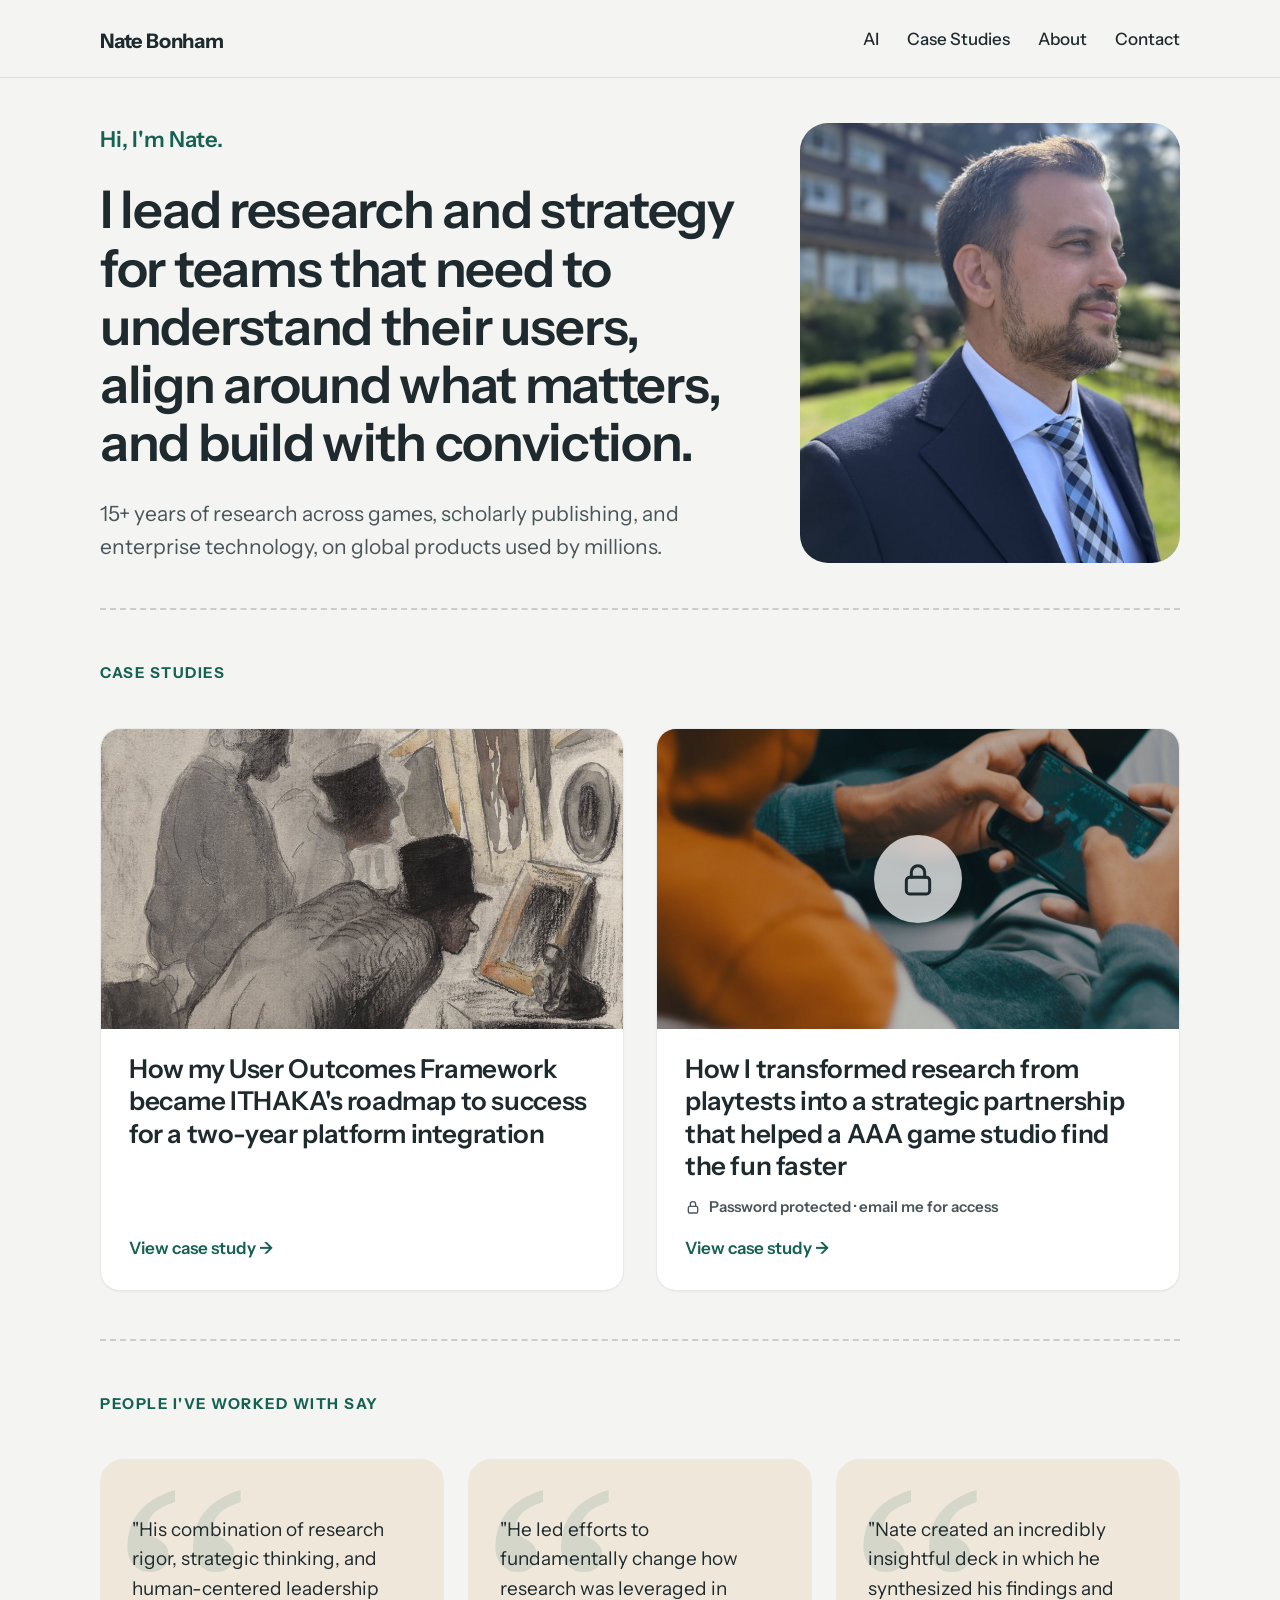
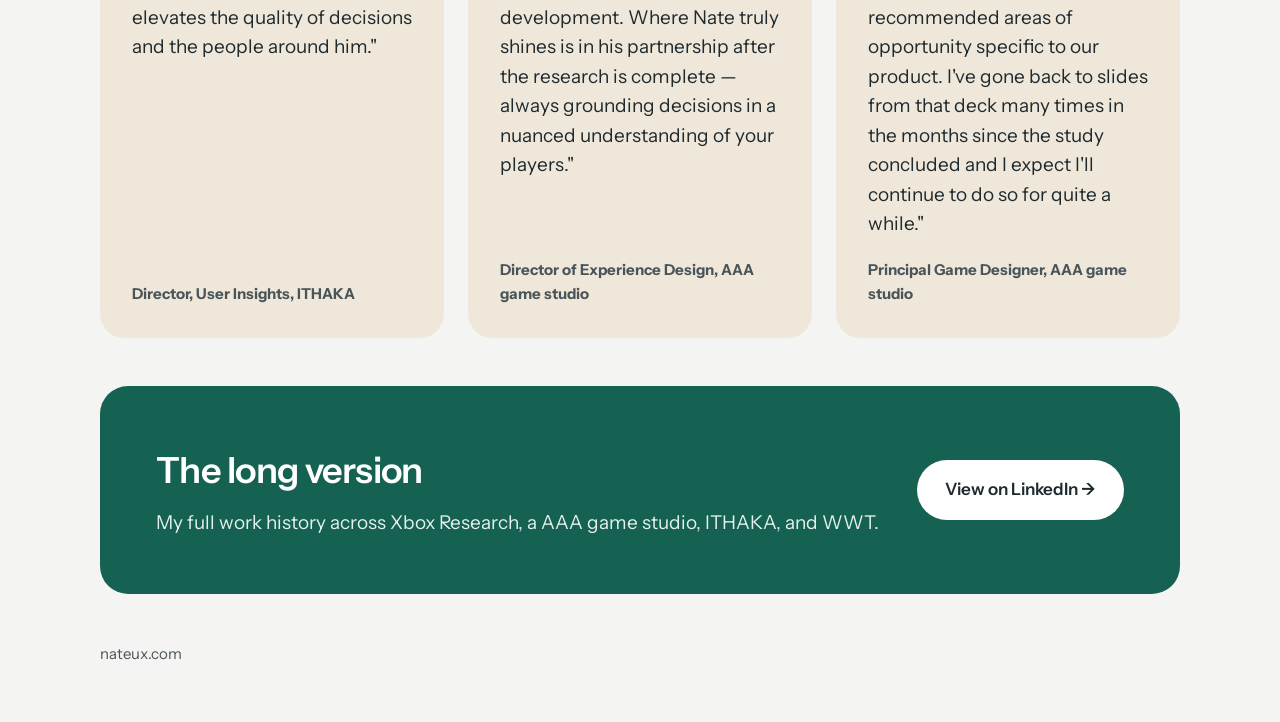
==== index.html @ cb7e2e01 "About page: full-width mentoring headline Co-Authored-By: Claude Opus 5.5 <noreply@anthropic.com> Cl" ====
<!DOCTYPE html>
<html lang="en">
<head>
<meta charset="utf-8">
<meta name="viewport" content="width=device-width, initial-scale=1">
<title>Nate Bonham · User Research Leader</title>
<meta name="description" content="I lead research and strategy for teams that need to understand their users, align around what matters, and build with conviction.">
<meta property="og:type" content="website">
<meta property="og:title" content="Nate Bonham · User Research Leader">
<meta property="og:description" content="I lead research and strategy for teams that need to understand their users, align around what matters, and build with conviction.">
<meta property="og:image" content="https://www.nateux.com/images/og-default.png">
<meta property="og:url" content="https://www.nateux.com/">
<link rel="preconnect" href="https://fonts.googleapis.com">
<link rel="preconnect" href="https://fonts.gstatic.com" crossorigin>
<link href="https://fonts.googleapis.com/css2?family=Instrument+Sans:wght@400;500;600;700&display=swap" rel="stylesheet">
<link rel="stylesheet" href="css/site.css?v=2030aa75">
</head>
<body>
<header class="site-header">
<div class="container">
<a class="logo" href="index.html">Nate Bonham</a>
<nav class="site-nav" aria-label="Main"><a href="ai-practice.html">AI</a><a href="work.html">Case Studies</a><a href="about.html">About</a><a href="contact.html">Contact</a></nav>
</div>
</header>
<main>
<div class="container">
<section class="hero">
<div class="hero-text">
<div class="greeting"><img class="avatar" src="images/nate-avatar.jpg" alt="Nate Bonham" width="60" height="60"><p class="eyebrow">Hi, I'm Nate.</p></div>
<h1 class="h1">I lead research and strategy for teams that need to understand their users, align around what matters, and build with conviction.</h1>
<p class="lede">15+ years of research across games, scholarly publishing, and enterprise technology, on global products used by millions.</p>
</div>
<div class="hero-photo"><img src="images/nate-portrait.jpg" alt="Nate Bonham"></div>
</section>
<hr class="perf">
<section class="section" aria-labelledby="cs">
<h2 class="label" id="cs">Case studies</h2>
<div class="card-grid">
<a class="case-card" href="case-study-jstor.html">
<img src="images/daumier-art-lovers.jpg" alt="Sketch of three men in top hats leaning in to study framed pictures" style="object-position: 50% 30%">
<h3>How my User Outcomes Framework became ITHAKA's roadmap to success for a two-year platform integration</h3>
<span class="more">View case study →</span>
</a>
<a class="case-card" href="case-study-generative-research.html">
<div class="card-media locked-media"><img src="images/game-phone.jpg" alt="A player in headphones and an orange hoodie holding a phone sideways to play a game" style="object-position: 50% 62%"><div class="lock-overlay" aria-hidden="true"><svg viewBox="0 0 24 24" width="40" height="40" fill="none" stroke="currentColor" stroke-width="1.8" stroke-linecap="round" stroke-linejoin="round"><rect x="5" y="11" width="14" height="10" rx="2"/><path d="M8 11V8a4 4 0 0 1 8 0v3"/></svg></div></div>
<h3>How I transformed research from playtests into a strategic partnership that helped a AAA game studio find the fun faster</h3>
<span class="locked"><svg viewBox="0 0 24 24" width="16" height="16" fill="none" stroke="currentColor" stroke-width="2" stroke-linecap="round" stroke-linejoin="round" aria-hidden="true"><rect x="5" y="11" width="14" height="10" rx="2"/><path d="M8 11V8a4 4 0 0 1 8 0v3"/></svg>Password protected · email me for access</span>
<span class="more">View case study →</span>
</a>
</div>
</section>
<hr class="perf">
<section class="section" aria-labelledby="pw">
<h2 class="label" id="pw">People I've worked with say</h2>
<div class="quote-grid">
<figure class="quote">
<blockquote>"His combination of research rigor, strategic thinking, and human-centered leadership elevates the quality of decisions and the people around him."</blockquote>
<figcaption>Director, User Insights, ITHAKA</figcaption>
</figure>
<figure class="quote">
<blockquote>"He led efforts to fundamentally change how research was leveraged in development. Where Nate truly shines is in his partnership after the research is complete — always grounding decisions in a nuanced understanding of your players."</blockquote>
<figcaption>Director of Experience Design, AAA game studio</figcaption>
</figure>
<figure class="quote">
<blockquote>"Nate created an incredibly insightful deck in which he synthesized his findings and recommended areas of opportunity specific to our product. I've gone back to slides from that deck many times in the months since the study concluded and I expect I'll continue to do so for quite a while."</blockquote>
<figcaption>Principal Game Designer, AAA game studio</figcaption>
</figure>
</div>
</section>
<section class="cta">
<div style="flex: 1 1 420px">
<h2>The long version</h2>
<p>My full work history across Xbox Research, a AAA game studio, ITHAKA, and WWT.</p>
</div>
<a class="btn-light" href="https://www.linkedin.com/in/nathanielbonham" target="_blank" rel="noopener">View on LinkedIn →</a>
</section>
</div>
</main>
<footer class="site-footer"><div class="container">nateux.com</div></footer>
<script src="js/site.js?v=d96bf8d9"></script>
</body>
</html>
---- css/site.css ----
/* nateux.com — site styles
   Color system (each color has one job):
   green  = interactive + brand, and "yes" in comparisons
   red    = "no" in comparisons only
   project tint = which case study you're in (JSTOR sky, game studio mint)
   yellow = the key finding, once per case study
   white  = boxes behind detail items
   tan    = quotes                                                        */

:root{
  --bg:#F4F4F2;
  --ink:#1E2A2E;
  --muted:#4A5559;
  --green:#156152;
  --green-dark:#0E4439;
  --red:#A23B2C;
  --white:#FFFFFF;
  --tan:#EFE7DA;
  --yellow:#E5B800;
  --rule-neutral:#1E2A2E;
  --line:#DCDFDC;
  --perf:#C9CEC9;
  /* project tints */
  --sky-band:#E6F0FA; --sky-pill:#C3DBF2; --sky-rule:#7FA9D6;
  --clay-band:#FBEAE1; --clay-pill:#F4C9B4; --clay-rule:#D97757;
  --mint-band:#E4F3E6; --mint-pill:#BFE3C8; --mint-rule:#5FAE84;
  --band:var(--sky-band); --pill:var(--sky-pill); --rule:var(--sky-rule);
  --font:'Instrument Sans', system-ui, -apple-system, 'Segoe UI', sans-serif;
  --max:1160px;
}
.theme-sky{ --band:var(--sky-band); --pill:var(--sky-pill); --rule:var(--sky-rule); }
.theme-clay{ --band:var(--clay-band); --pill:var(--clay-pill); --rule:var(--clay-rule); }
.theme-mint{ --band:var(--mint-band); --pill:var(--mint-pill); --rule:var(--mint-rule); }
.theme-neutral{ --band:#E9E9E5; --pill:#D9D9D3; --rule:var(--rule-neutral); }

*{ box-sizing:border-box; }
html{ scroll-padding-top:96px; }
body{ margin:0; background:var(--bg); color:var(--ink); font-family:var(--font); font-size:20px; line-height:1.6; -webkit-font-smoothing:antialiased; }
img{ max-width:100%; }
a{ color:var(--green); text-underline-offset:3px; }
a:hover{ color:var(--green-dark); }
:focus-visible{ outline:3px solid var(--green); outline-offset:3px; border-radius:4px; }

.container{ max-width:var(--max); margin:0 auto; padding:0 40px; }
@media (max-width:640px){ .container{ padding:0 20px; } }

/* ---------- header ---------- */
.site-header{ position:sticky; top:0; z-index:50; background:var(--bg); border-bottom:1px solid var(--line); }
.site-header .container{ display:flex; justify-content:space-between; align-items:center; flex-wrap:wrap; gap:12px 24px; padding-top:22px; padding-bottom:18px; }
.logo{ font-size:20px; font-weight:700; letter-spacing:-0.01em; color:var(--ink); text-decoration:none; }
.logo:hover{ color:var(--ink); }
.site-nav{ display:flex; gap:28px; flex-wrap:wrap; }
.site-nav a{ font-size:17px; font-weight:500; color:var(--ink); text-decoration:none; padding:4px 0; border-bottom:2px solid transparent; }
.site-nav a:hover{ color:var(--green); }
.site-nav a[aria-current="page"]{ border-bottom-color:var(--green); }
@media (max-width:640px){ .site-nav{ gap:20px; } .site-nav a{ font-size:16px; } }

/* ---------- type ---------- */
h1,h2,h3,h4{ color:var(--ink); }
.eyebrow{ font-size:22px; font-weight:600; color:var(--green); margin:0; }
.label{ font-size:15px; font-weight:700; letter-spacing:0.1em; text-transform:uppercase; color:var(--green); line-height:1.4; }
.h1{ margin:0; font-size:52px; line-height:1.12; font-weight:600; letter-spacing:-0.025em; }
.h2{ margin:0; font-size:36px; line-height:1.2; font-weight:600; letter-spacing:-0.02em; max-width:780px; }
.lede{ margin:0; font-size:21px; line-height:1.6; color:var(--muted); }
.body p, p.body{ margin:0; font-size:20px; line-height:1.65; color:var(--muted); max-width:720px; }
.body ul{ margin:0; padding-left:24px; color:var(--muted); font-size:20px; line-height:1.65; max-width:720px; }
.body strong{ color:var(--ink); }
@media (max-width:760px){ .h1{ font-size:38px; } .h2{ font-size:28px; } body{ font-size:18px; } .body p, .body ul{ font-size:18px; } }

/* ---------- dividers ---------- */
.perf{ border:0; border-top:2px dashed var(--perf); margin:0; }

/* ---------- home hero ---------- */
.hero{ display:flex; flex-wrap:wrap; gap:56px; align-items:center; padding:44px 0 44px; }
.hero-text{ flex:1 1 520px; display:flex; flex-direction:column; gap:24px; }
.hero-photo{ flex:0 1 380px; }
.hero-photo img{ display:block; width:100%; height:440px; object-fit:cover; object-position:50% 15%; border-radius:28px; }
@media (max-width:760px){ .hero{ padding:36px 0 40px; gap:32px; } .hero-photo img{ height:380px; } }

.section{ padding:40px 0 48px; display:flex; flex-direction:column; gap:32px; }

/* ---------- case study cards ---------- */
.card-grid{ display:grid; grid-template-columns:repeat(auto-fit, minmax(320px, 1fr)); gap:48px 32px; }
.case-card{ display:flex; flex-direction:column; text-decoration:none; color:var(--ink); background:var(--white); border:1px solid rgba(30,42,46,0.10); border-radius:20px; overflow:hidden; box-shadow:0 1px 2px rgba(30,42,46,0.04); transition:transform .2s ease, box-shadow .2s ease, border-color .2s ease; }
.case-card img{ display:block; width:100%; height:300px; object-fit:cover; background:var(--white); }
.case-card h3{ margin:0; font-size:26px; line-height:1.25; font-weight:600; letter-spacing:-0.015em; padding:24px 28px 0; }
.case-card .more{ font-size:17px; font-weight:600; color:var(--green); padding:16px 28px 28px; margin-top:auto; }
.case-card:hover, .case-card:focus-visible{ transform:translateY(-4px); box-shadow:0 14px 32px rgba(30,42,46,0.14); border-color:rgba(30,42,46,0.06); }
.case-card:hover h3{ color:var(--green-dark); }
@media (prefers-reduced-motion: reduce){ .case-card{ transition:box-shadow .2s ease; } .case-card:hover, .case-card:focus-visible{ transform:none; } }

/* ---------- quotes ---------- */
.quote-grid{ display:grid; grid-template-columns:repeat(auto-fit, minmax(300px, 1fr)); gap:24px; }
.quote{ margin:0; position:relative; overflow:hidden; background:var(--tan); border-radius:24px; padding:56px 32px 32px; display:flex; flex-direction:column; gap:20px; }
.quote::before{ content:"\201C"; position:absolute; left:12px; top:8px; font-family:Georgia, 'Times New Roman', serif; font-size:320px; line-height:0.8; color:var(--green); opacity:0.12; pointer-events:none; }
.quote blockquote{ position:relative; margin:0; font-size:19px; line-height:1.55; }
.quote figcaption{ position:relative; margin-top:auto; font-size:15px; font-weight:700; color:var(--muted); }

/* ---------- CTA ---------- */
.cta{ background:var(--green); color:#FFFFFF; border-radius:28px; padding:56px; display:flex; flex-wrap:wrap; gap:32px; align-items:center; justify-content:space-between; }
.cta h2{ margin:0; font-size:36px; font-weight:600; letter-spacing:-0.02em; color:#FFFFFF; }
.cta p{ margin:8px 0 0; font-size:19px; line-height:1.55; color:#E4F1EC; }
.btn-light{ background:#FFFFFF; color:var(--ink); border-radius:999px; padding:16px 28px; font-size:17px; font-weight:600; text-decoration:none; white-space:nowrap; }
.btn-light:hover{ color:var(--green-dark); }
@media (max-width:640px){ .cta{ padding:36px 28px; } }

/* ---------- footer ---------- */
.site-footer{ padding:48px 0 56px; font-size:15px; color:var(--muted); }

/* ---------- page / case study intro band ---------- */
.band{ background:var(--band); }
.band .container{ padding-top:28px; padding-bottom:56px; display:flex; flex-direction:column; gap:24px; }
.back{ font-size:16px; font-weight:600; align-self:flex-start; }
.intro{ display:flex; flex-wrap:wrap; gap:48px; align-items:center; margin-top:24px; }
.intro-text{ flex:1 1 520px; display:flex; flex-direction:column; gap:24px; }
.pill{ align-self:flex-start; background:var(--pill); border-radius:999px; padding:8px 18px; font-size:14px; font-weight:700; letter-spacing:0.08em; text-transform:uppercase; color:var(--ink); }
.intro-art{ flex:0 1 440px; margin:0; display:flex; flex-direction:column; gap:10px; }
.intro-art img{ display:block; width:100%; height:500px; object-fit:cover; border-radius:20px; }
.intro-art figcaption{ font-size:13px; line-height:1.4; color:var(--muted); }
@media (max-width:760px){ .intro-art img{ height:340px; } .band .container{ padding-bottom:56px; } }

/* ---------- case study rows ---------- */
.row{ display:flex; flex-wrap:wrap; gap:24px 56px; padding:44px 0; border-top:2px dashed var(--perf); }
.row:first-child{ border-top:0; }
.row-label{ flex:1 1 200px; max-width:240px; padding-top:8px; }
.row-body{ flex:999 1 560px; min-width:0; display:flex; flex-direction:column; gap:22px; }
@media (max-width:760px){ .row{ padding:36px 0; } .row-label{ max-width:none; } }

/* ---------- boxes: white with a colored top rule ---------- */
.box{ background:var(--white); border-top:4px solid var(--rule); border-radius:0 0 16px 16px; padding:24px 28px 28px; }
.box.yes{ border-top-color:var(--green); }
.box.no{ border-top-color:var(--red); }
.box.key{ border-top-color:var(--yellow); }
.box h4{ margin:0 0 8px; font-size:22px; line-height:1.3; font-weight:600; }
.box p{ margin:0; font-size:18px; line-height:1.55; color:var(--muted); }
.box .box-tag{ font-size:14px; font-weight:700; letter-spacing:0.08em; text-transform:uppercase; color:var(--muted); margin-bottom:10px; }
.box.yes .box-title{ color:var(--green); }
.box.no .box-title{ color:var(--red); }
.box-title{ font-size:20px; font-weight:700; margin-bottom:12px; }
.box ul{ margin:0; padding-left:20px; display:flex; flex-direction:column; gap:10px; font-size:19px; line-height:1.5; }
.box.no ul{ color:var(--muted); }
.grid-2{ display:grid; grid-template-columns:repeat(auto-fit, minmax(280px, 1fr)); gap:24px; }
.grid-3{ display:grid; grid-template-columns:repeat(auto-fit, minmax(220px, 1fr)); gap:20px; }
.stat-num{ font-size:52px; font-weight:700; letter-spacing:-0.02em; line-height:1; color:var(--ink); }
.stat-label{ font-size:18px; color:var(--muted); margin-top:10px; }
.key-row{ display:flex; flex-wrap:wrap; gap:12px 28px; align-items:baseline; }
.key-num{ font-size:80px; font-weight:700; letter-spacing:-0.03em; line-height:1; }
.key-text{ flex:1 1 280px; font-size:22px; line-height:1.4; font-weight:500; color:var(--ink); }
.shipped{ display:inline-block; margin-top:14px; font-size:14px; font-weight:700; letter-spacing:0.08em; text-transform:uppercase; color:var(--green); }

/* ---------- figures, artifacts ---------- */
.figure{ margin:8px 0 0; background:var(--white); border-radius:20px; padding:28px; }
.figure svg{ width:100%; height:auto; display:block; }
.figure figcaption, .artifact figcaption{ font-size:15px; color:var(--muted); margin-top:14px; }
.artifact{ margin:0; }
.artifact img{ display:block; width:100%; border-radius:16px; background:var(--white); cursor:zoom-in; }
.artifact-grid{ display:grid; grid-template-columns:repeat(auto-fit, minmax(260px, 1fr)); gap:24px; }
.artifact-grid .box img{ display:block; width:100%; height:200px; object-fit:cover; object-position:top; border-radius:10px; margin-bottom:18px; cursor:zoom-in; border:1px solid var(--line); }
@media (max-width:640px){ .figure{ padding:14px; } }

/* ---------- timeline ---------- */
.timeline{ display:flex; flex-direction:column; gap:14px; }
.timeline .box{ display:grid; grid-template-columns:170px 1fr; gap:4px 24px; padding:20px 24px 22px; }
.timeline .when{ font-size:14px; font-weight:700; letter-spacing:0.08em; text-transform:uppercase; color:var(--green); padding-top:4px; }
.timeline h4{ font-size:20px; margin:0 0 4px; }
.timeline p{ font-size:17px; }
@media (max-width:640px){ .timeline .box{ grid-template-columns:1fr; } }

/* ---------- pull quote inside case study ---------- */
.pull{ margin:12px 0 0; }

/* ---------- next case ---------- */
.next{ display:flex; justify-content:space-between; flex-wrap:wrap; gap:16px; align-items:center; padding:32px 0 0; border-top:2px dashed var(--perf); font-size:18px; }
.next a{ font-weight:600; }

/* ---------- gallery ---------- */
.gallery{ background:var(--white); border-radius:20px; padding:20px; }
.gallery-wrap{ position:relative; }
.gallery-stage{ overflow-x:auto; scroll-snap-type:x mandatory; scrollbar-width:none; border-radius:12px; }
.gallery-stage::-webkit-scrollbar{ display:none; }
.gallery-slides{ display:flex; }
.gallery-slide{ flex:0 0 100%; scroll-snap-align:start; background:#EEF0EE; display:flex; align-items:center; justify-content:center; aspect-ratio:16/10; }
.gallery-slide img{ display:block; max-width:100%; max-height:100%; object-fit:contain; cursor:zoom-in; }
.gallery-btn{ position:absolute; top:50%; transform:translateY(-50%); width:48px; height:48px; border-radius:50%; border:0; background:var(--ink); color:#FFFFFF; font-size:20px; cursor:pointer; opacity:0.85; }
.gallery-btn:hover{ opacity:1; }
.gallery-prev{ left:12px; } .gallery-next{ right:12px; }
.gallery-footer{ display:flex; justify-content:space-between; align-items:center; flex-wrap:wrap; gap:12px; padding-top:16px; }
.gallery-caption{ font-size:16px; color:var(--muted); }
.gallery-dots{ display:flex; gap:8px; }
.gallery-dot{ width:12px; height:12px; border-radius:50%; border:0; background:#C9CEC9; padding:0; cursor:pointer; }
.gallery-dot.active{ background:var(--green); }

/* ---------- lightbox ---------- */
#lb-overlay{ position:fixed; inset:0; background:rgba(20,28,30,0.88); display:none; align-items:center; justify-content:center; z-index:100; padding:40px; }
#lb-overlay.open{ display:flex; }
#lb-overlay img{ max-width:100%; max-height:100%; border-radius:8px; background:#FFFFFF; }
.lb-close{ position:absolute; top:16px; right:20px; width:48px; height:48px; border:0; border-radius:50%; background:#FFFFFF; color:var(--ink); font-size:28px; cursor:pointer; }

/* ---------- simple pages ---------- */
.page-head{ padding:56px 0 36px; display:flex; flex-direction:column; gap:20px; }
.info-grid{ display:grid; grid-template-columns:repeat(auto-fit, minmax(260px, 1fr)); gap:20px; padding-bottom:96px; }
.info-grid .box a{ font-size:19px; font-weight:600; word-break:break-word; }
.tools{ display:grid; grid-template-columns:repeat(auto-fit, minmax(240px, 1fr)); gap:16px; }
.tools .box{ padding:20px 22px 22px; }
.tools .box h4{ font-size:19px; margin-bottom:4px; }
.tools .box p{ font-size:16px; }

/* ---------- three-up artifact cards ---------- */
.artifact-grid--3{ grid-template-columns:repeat(auto-fit, minmax(220px, 1fr)); gap:20px; }
.artifact-grid--3 .box{ padding:18px 20px 22px; }
.artifact-grid--3 .box img{ height:140px; margin-bottom:14px; }
.artifact-grid--3 .box h4{ font-size:18px; }
.artifact-grid--3 .box p{ font-size:16px; }

/* ---------- contact ---------- */
.contact-box{ display:flex; flex-direction:column; gap:6px; }
.contact-icon{ color:var(--ink); line-height:0; margin-bottom:10px; }
.case-card .locked{ display:flex; align-items:center; gap:8px; font-size:15px; font-weight:600; color:var(--muted); padding:12px 28px 0; }
.card-media{ position:relative; }
.locked-media::after{ content:""; position:absolute; inset:0; background:rgba(30,42,46,0.28); }
.lock-overlay{ position:absolute; top:50%; left:50%; transform:translate(-50%,-50%); z-index:1; width:88px; height:88px; border-radius:50%; background:rgba(255,255,255,0.72); -webkit-backdrop-filter:blur(6px); backdrop-filter:blur(6px); color:var(--ink); display:flex; align-items:center; justify-content:center; box-shadow:0 4px 16px rgba(30,42,46,0.18); }

/* ---------- mobile avatar ---------- */
.greeting{ display:flex; align-items:center; gap:14px; }
.avatar{ display:none; width:60px; height:60px; border-radius:50%; object-fit:cover; flex:0 0 auto; }
@media (max-width:760px){ .avatar{ display:block; } .hero-photo{ display:none; } }

/* ---------- icon list ---------- */
.icon-list{ list-style:none; margin:4px 0 0; padding:0; display:flex; flex-direction:column; gap:14px; max-width:720px; }
.icon-list li{ display:flex; align-items:flex-start; gap:14px; font-size:19px; line-height:1.45; color:var(--ink); }
.icon-list-icon{ color:var(--ink); line-height:0; flex:0 0 auto; margin-top:1px; }
.icon-list strong{ font-weight:600; }
.icon-list-note{ display:block; font-size:16px; color:var(--muted); margin-top:4px; }
.contact-head{ display:flex; align-items:center; gap:12px; margin-bottom:10px; }
.contact-head .contact-icon{ margin:0; }
.contact-head .box-tag{ margin:0; }
.lb-nav{ position:absolute; top:50%; transform:translateY(-50%); width:48px; height:48px; border:0; border-radius:50%; background:#FFFFFF; color:var(--ink); font-size:22px; cursor:pointer; }
.lb-prev{ left:16px; } .lb-next{ right:16px; }
.lb-count{ position:absolute; bottom:20px; left:50%; transform:translateX(-50%); color:#FFFFFF; font-size:15px; font-weight:600; }
#lb-overlay{ touch-action:pan-y; }

/* ---------- about me (home) ---------- */
.about-intro{ display:flex; flex-direction:column; gap:24px; }
.about-text{ margin:0; font-size:20px; line-height:1.65; color:var(--muted); }
.about-player{ display:block; border:0; border-radius:12px; }
.about-grid{ display:grid; grid-template-columns:repeat(auto-fit, minmax(260px, 1fr)); gap:24px; }
.about-photo{ margin:0; display:flex; flex-direction:column; gap:10px; }
.about-photo img{ display:block; width:100%; height:300px; object-fit:cover; border-radius:20px; cursor:zoom-in; }
.about-photo figcaption{ font-size:15px; line-height:1.45; color:var(--muted); }
@media (max-width:760px){ .about-text{ font-size:18px; } .about-photo img{ height:260px; } }
.about-grid--2{ grid-template-columns:repeat(auto-fit, minmax(300px, 1fr)); }
.about-grid--2 .about-photo img{ height:380px; }
@media (max-width:760px){ .about-grid--2 .about-photo img{ height:300px; } }
.h2--full{ max-width:none; }
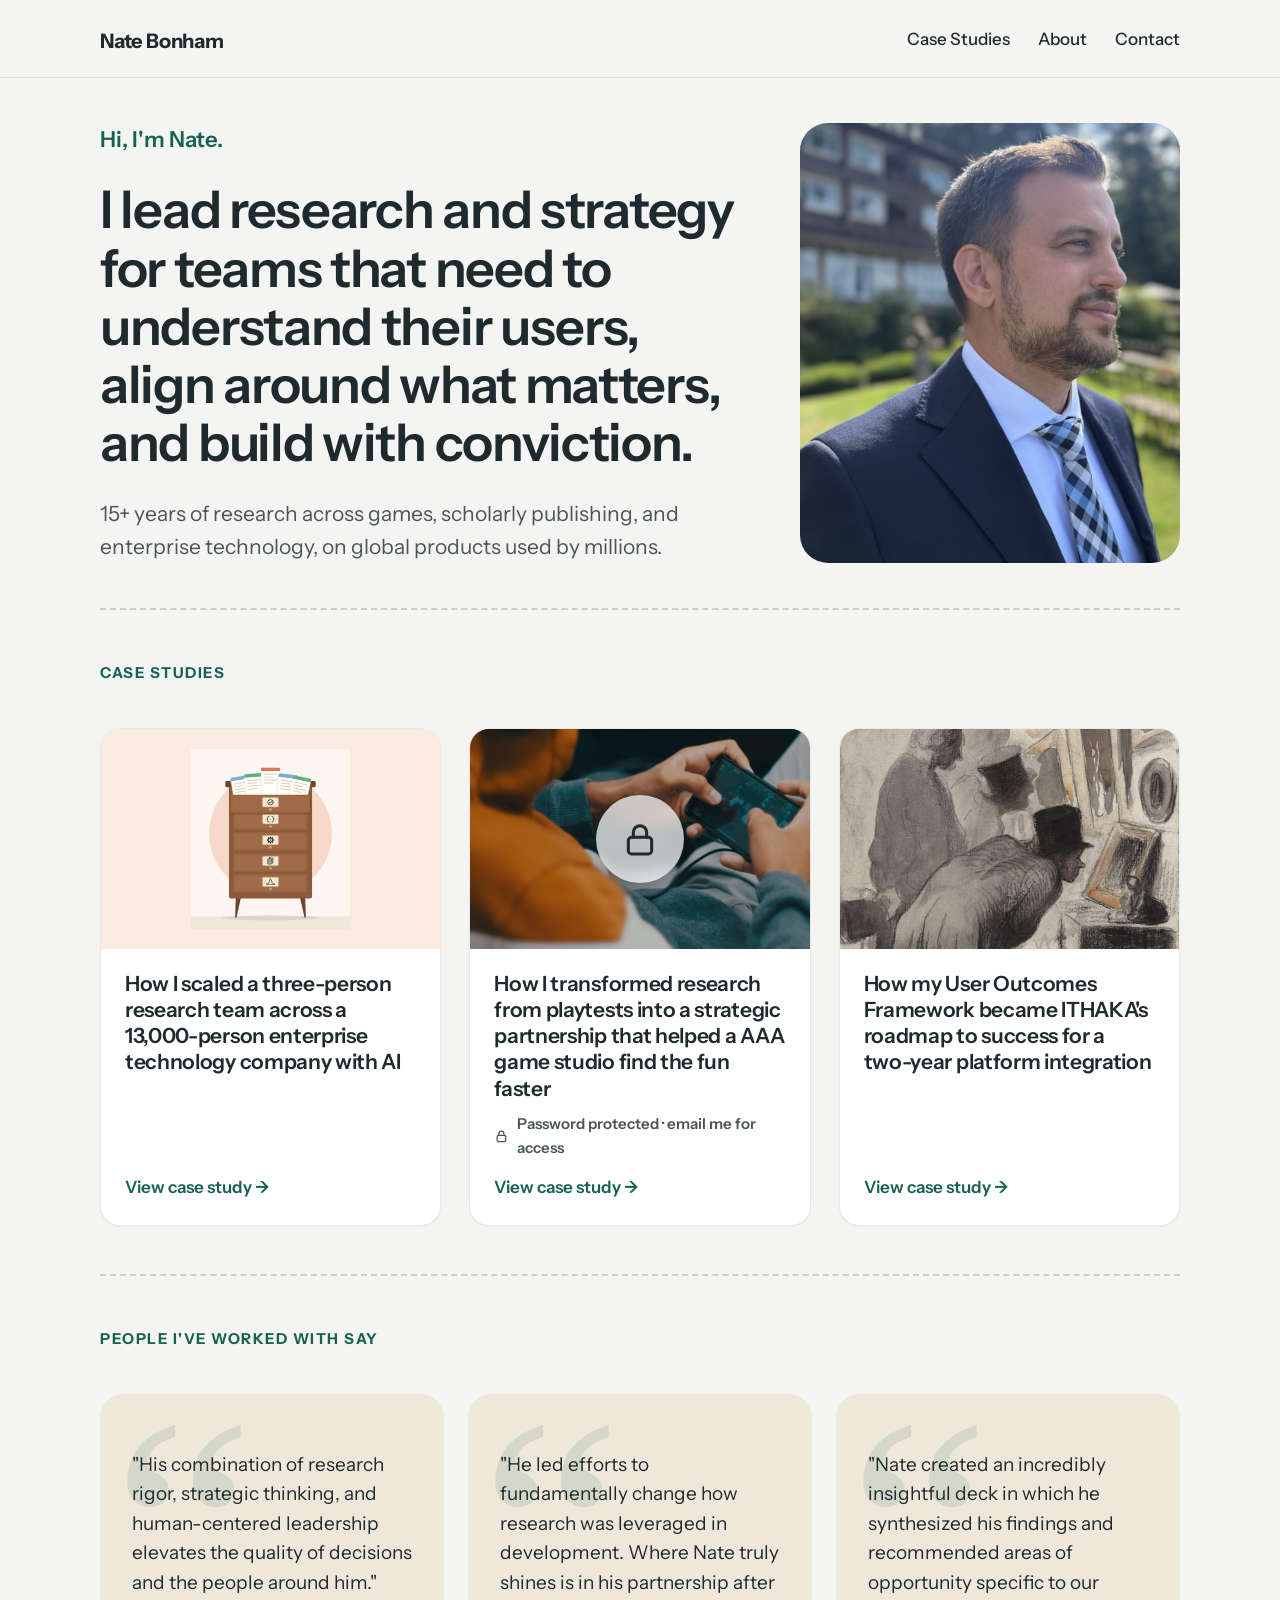
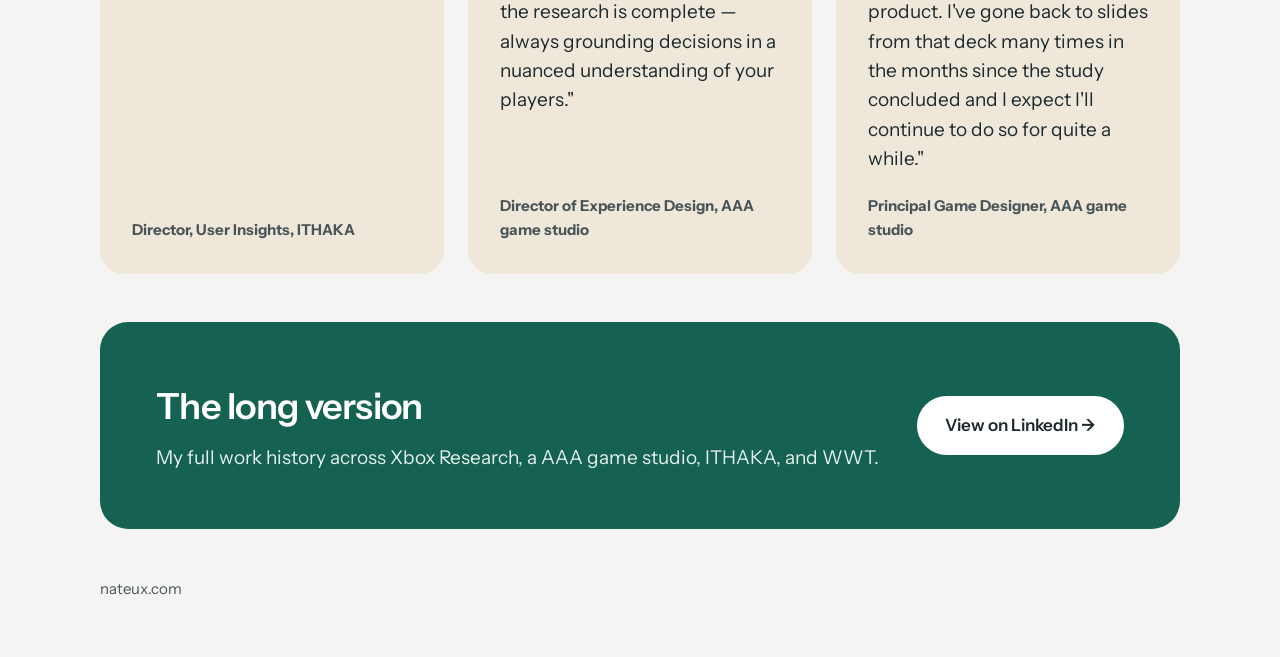
==== commit d955c9e2: "Make AI page the third case study; 3-up case study cards; drop AI from nav ai-practice.html now redi" ====
--- a/index.html
+++ b/index.html
@@ -13,13 +13,13 @@
 <link rel="preconnect" href="https://fonts.googleapis.com">
 <link rel="preconnect" href="https://fonts.gstatic.com" crossorigin>
 <link href="https://fonts.googleapis.com/css2?family=Instrument+Sans:wght@400;500;600;700&display=swap" rel="stylesheet">
-<link rel="stylesheet" href="css/site.css?v=2030aa75">
+<link rel="stylesheet" href="css/site.css?v=7be546d5">
 </head>
 <body>
 <header class="site-header">
 <div class="container">
 <a class="logo" href="index.html">Nate Bonham</a>
-<nav class="site-nav" aria-label="Main"><a href="ai-practice.html">AI</a><a href="work.html">Case Studies</a><a href="about.html">About</a><a href="contact.html">Contact</a></nav>
+<nav class="site-nav" aria-label="Main"><a href="work.html">Case Studies</a><a href="about.html">About</a><a href="contact.html">Contact</a></nav>
 </div>
 </header>
 <main>
@@ -36,15 +36,20 @@
 <section class="section" aria-labelledby="cs">
 <h2 class="label" id="cs">Case studies</h2>
 <div class="card-grid">
-<a class="case-card" href="case-study-jstor.html">
-<img src="images/daumier-art-lovers.jpg" alt="Sketch of three men in top hats leaning in to study framed pictures" style="object-position: 50% 30%">
-<h3>How my User Outcomes Framework became ITHAKA's roadmap to success for a two-year platform integration</h3>
+<a class="case-card" href="case-study-ai-research-hub.html">
+<img src="images/hub-cabinet.svg" alt="Illustration of a card catalog cabinet with five drawers, the top one open with index cards" class="card-art">
+<h3>How I scaled a three-person research team across a 13,000-person enterprise technology company with AI</h3>
 <span class="more">View case study →</span>
 </a>
 <a class="case-card" href="case-study-generative-research.html">
 <div class="card-media locked-media"><img src="images/game-phone.jpg" alt="A player in headphones and an orange hoodie holding a phone sideways to play a game" style="object-position: 50% 62%"><div class="lock-overlay" aria-hidden="true"><svg viewBox="0 0 24 24" width="40" height="40" fill="none" stroke="currentColor" stroke-width="1.8" stroke-linecap="round" stroke-linejoin="round"><rect x="5" y="11" width="14" height="10" rx="2"/><path d="M8 11V8a4 4 0 0 1 8 0v3"/></svg></div></div>
 <h3>How I transformed research from playtests into a strategic partnership that helped a AAA game studio find the fun faster</h3>
 <span class="locked"><svg viewBox="0 0 24 24" width="16" height="16" fill="none" stroke="currentColor" stroke-width="2" stroke-linecap="round" stroke-linejoin="round" aria-hidden="true"><rect x="5" y="11" width="14" height="10" rx="2"/><path d="M8 11V8a4 4 0 0 1 8 0v3"/></svg>Password protected · email me for access</span>
+<span class="more">View case study →</span>
+</a>
+<a class="case-card" href="case-study-jstor.html">
+<img src="images/daumier-art-lovers.jpg" alt="Sketch of three men in top hats leaning in to study framed pictures" style="object-position: 50% 30%">
+<h3>How my User Outcomes Framework became ITHAKA's roadmap to success for a two-year platform integration</h3>
 <span class="more">View case study →</span>
 </a>
 </div>
--- a/css/site.css
+++ b/css/site.css
@@ -252,3 +252,13 @@
 .about-grid--2 .about-photo img{ height:380px; }
 @media (max-width:760px){ .about-grid--2 .about-photo img{ height:300px; } }
 .h2--full{ max-width:none; }
+.box--umich{ border-top-color:#00274C; } /* Michigan blue, University of Michigan box on About page only */
+/* three case study cards in a row on desktop */
+@media (min-width:1000px){
+  .card-grid{ grid-template-columns:repeat(3, 1fr); gap:28px; }
+  .card-grid .case-card img{ height:220px; }
+  .card-grid .case-card h3{ font-size:21px; padding:22px 24px 0; }
+  .card-grid .case-card .more{ padding:14px 24px 24px; }
+  .card-grid .case-card .locked{ padding:10px 24px 0; }
+}
+.case-card img.card-art{ object-fit:contain; background:var(--clay-band); padding:20px; }
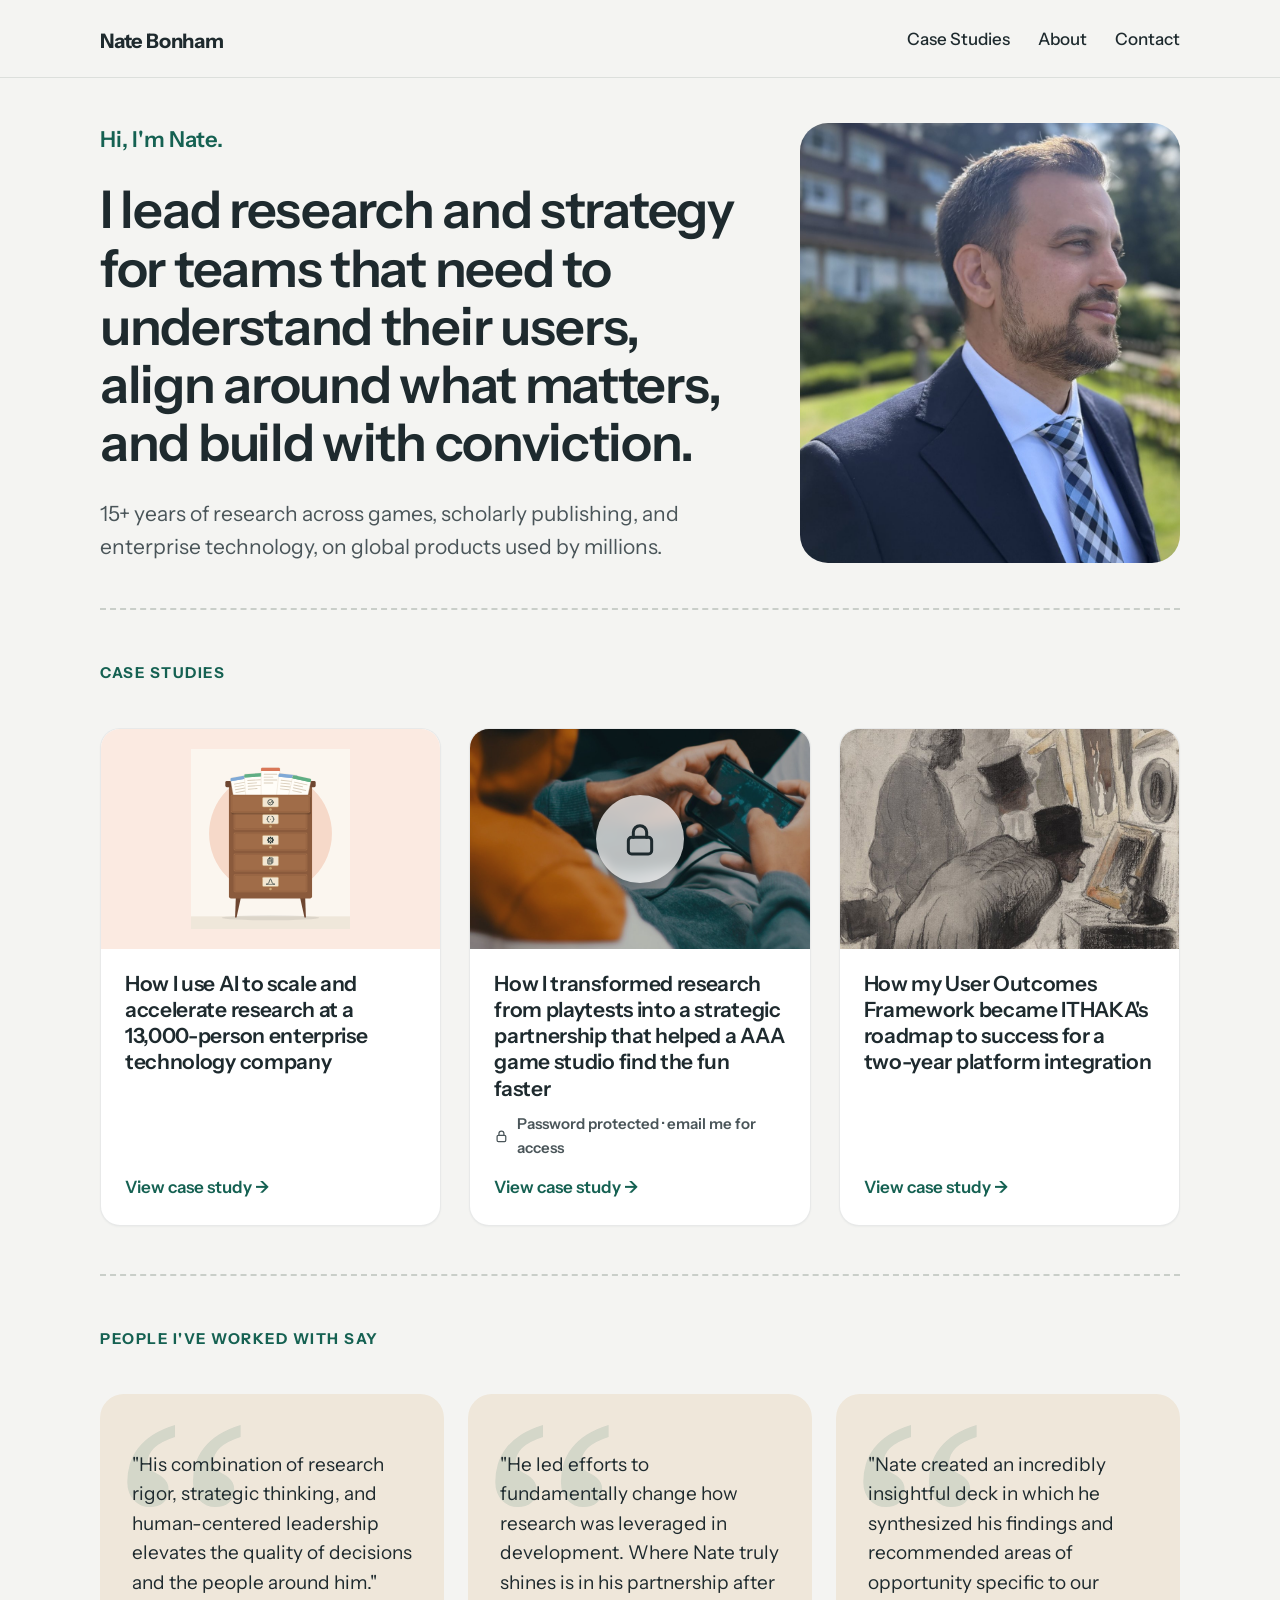
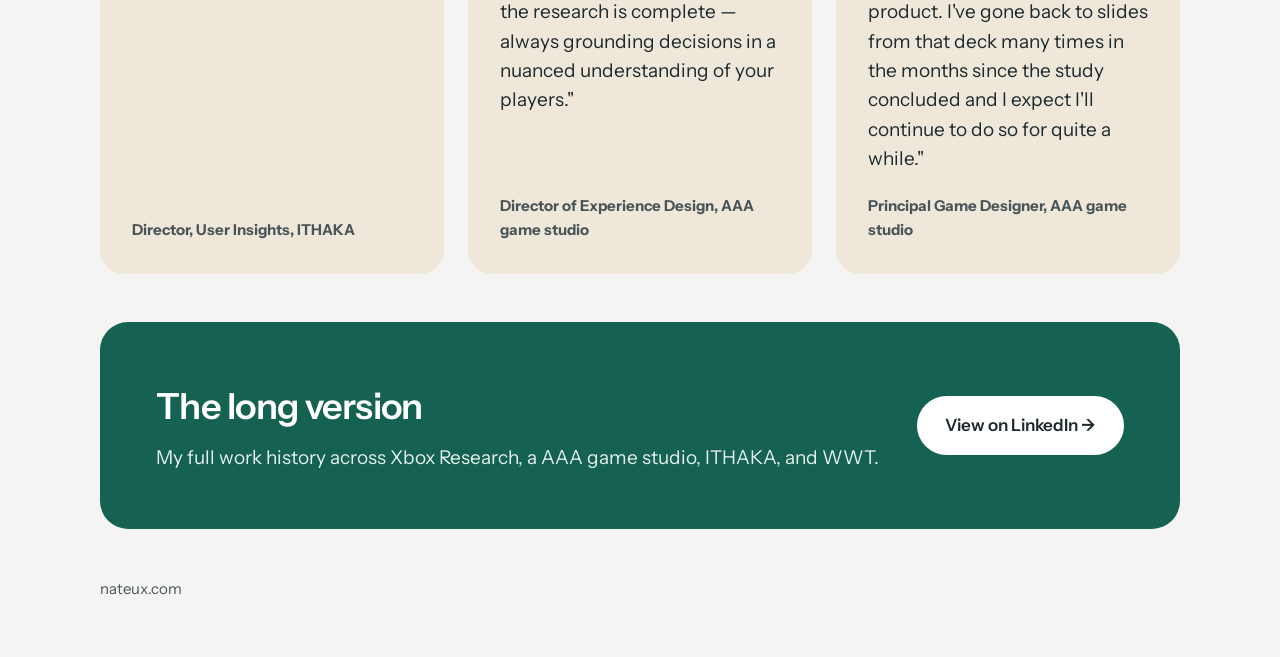
==== commit 7237ef87: "AI case study: headline leads with AI Co-Authored-By: Claude Opus 5.5 <noreply@anthropic.com> Claude" ====
--- a/index.html
+++ b/index.html
@@ -38,7 +38,7 @@
 <div class="card-grid">
 <a class="case-card" href="case-study-ai-research-hub.html">
 <img src="images/hub-cabinet.svg" alt="Illustration of a card catalog cabinet with five drawers, the top one open with index cards" class="card-art">
-<h3>How I scaled a three-person research team across a 13,000-person enterprise technology company with AI</h3>
+<h3>How I use AI to scale and accelerate research at a 13,000-person enterprise technology company</h3>
 <span class="more">View case study →</span>
 </a>
 <a class="case-card" href="case-study-generative-research.html">
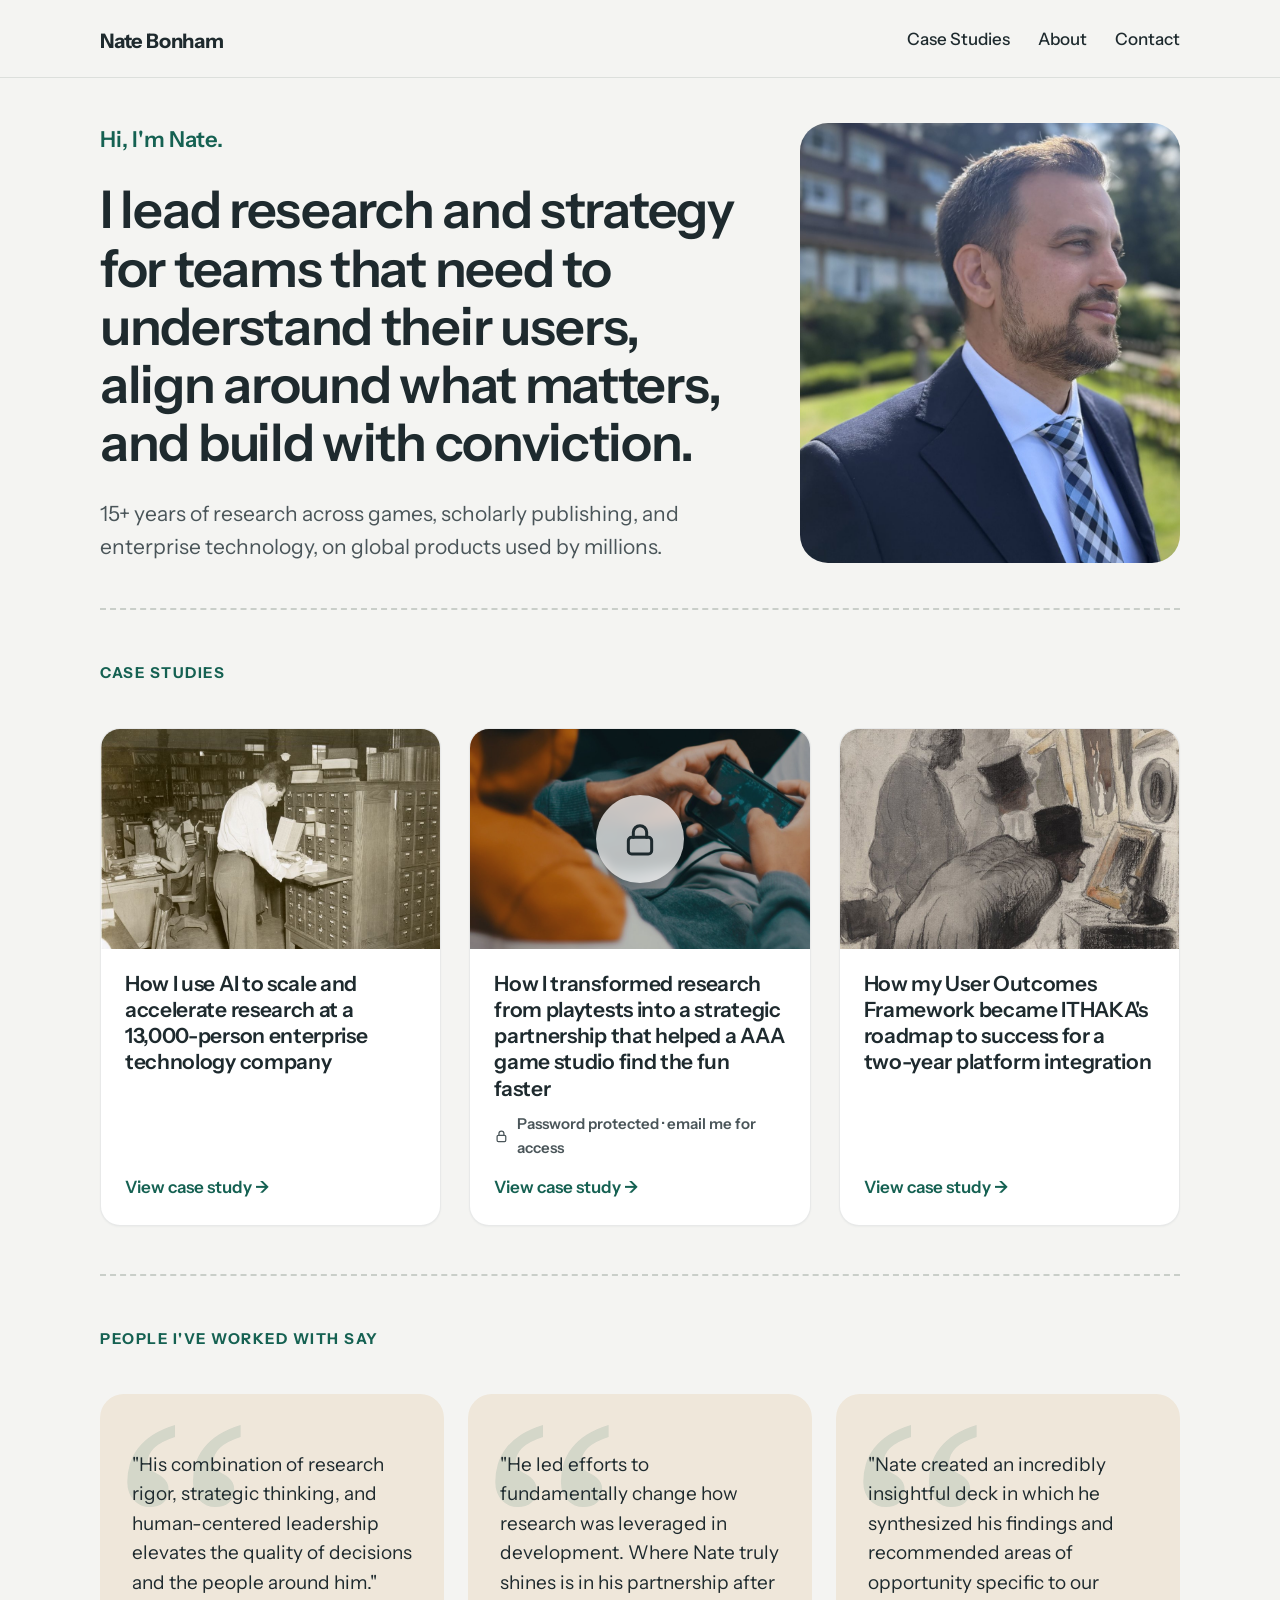
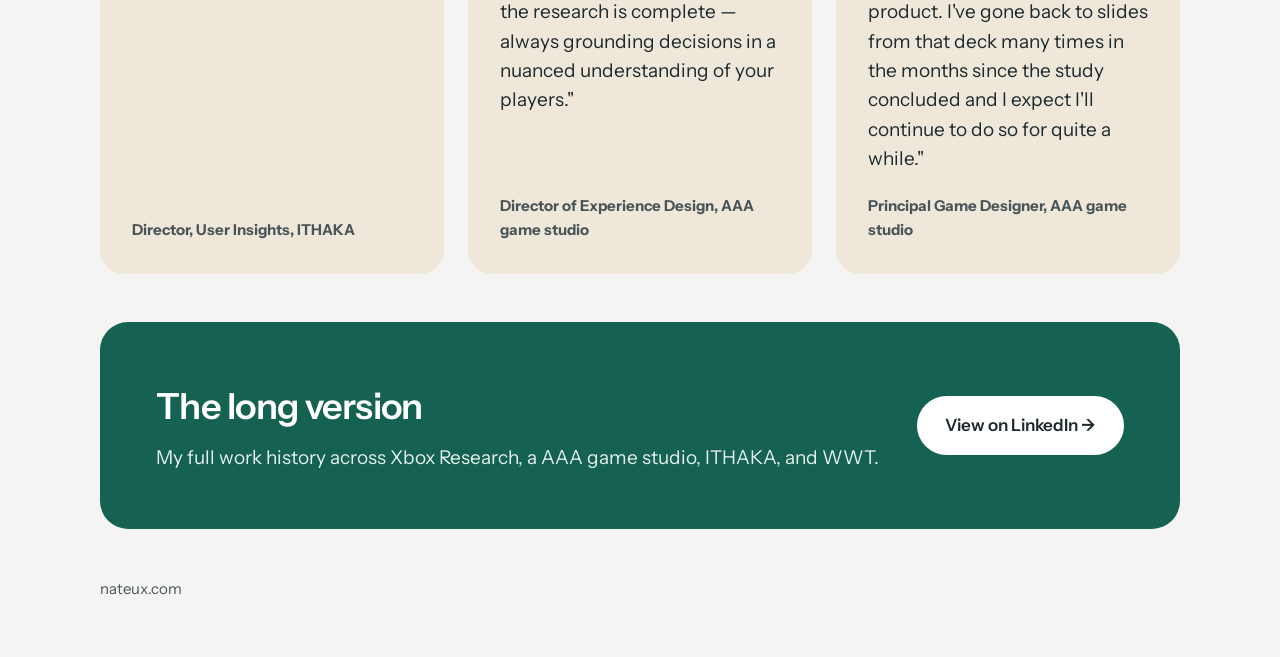
==== commit ab9b7384: "AI case study: NLM card catalog photo for header and card Co-Authored-By: Claude Opus 5.5 <noreply@a" ====
--- a/index.html
+++ b/index.html
@@ -37,7 +37,7 @@
 <h2 class="label" id="cs">Case studies</h2>
 <div class="card-grid">
 <a class="case-card" href="case-study-ai-research-hub.html">
-<img src="images/hub-cabinet.svg" alt="Illustration of a card catalog cabinet with five drawers, the top one open with index cards" class="card-art">
+<img src="images/nlm-card-catalog.jpg" alt="A librarian pulls a card from an open drawer of a large wooden card catalog" style="object-position: 50% 12%">
 <h3>How I use AI to scale and accelerate research at a 13,000-person enterprise technology company</h3>
 <span class="more">View case study →</span>
 </a>
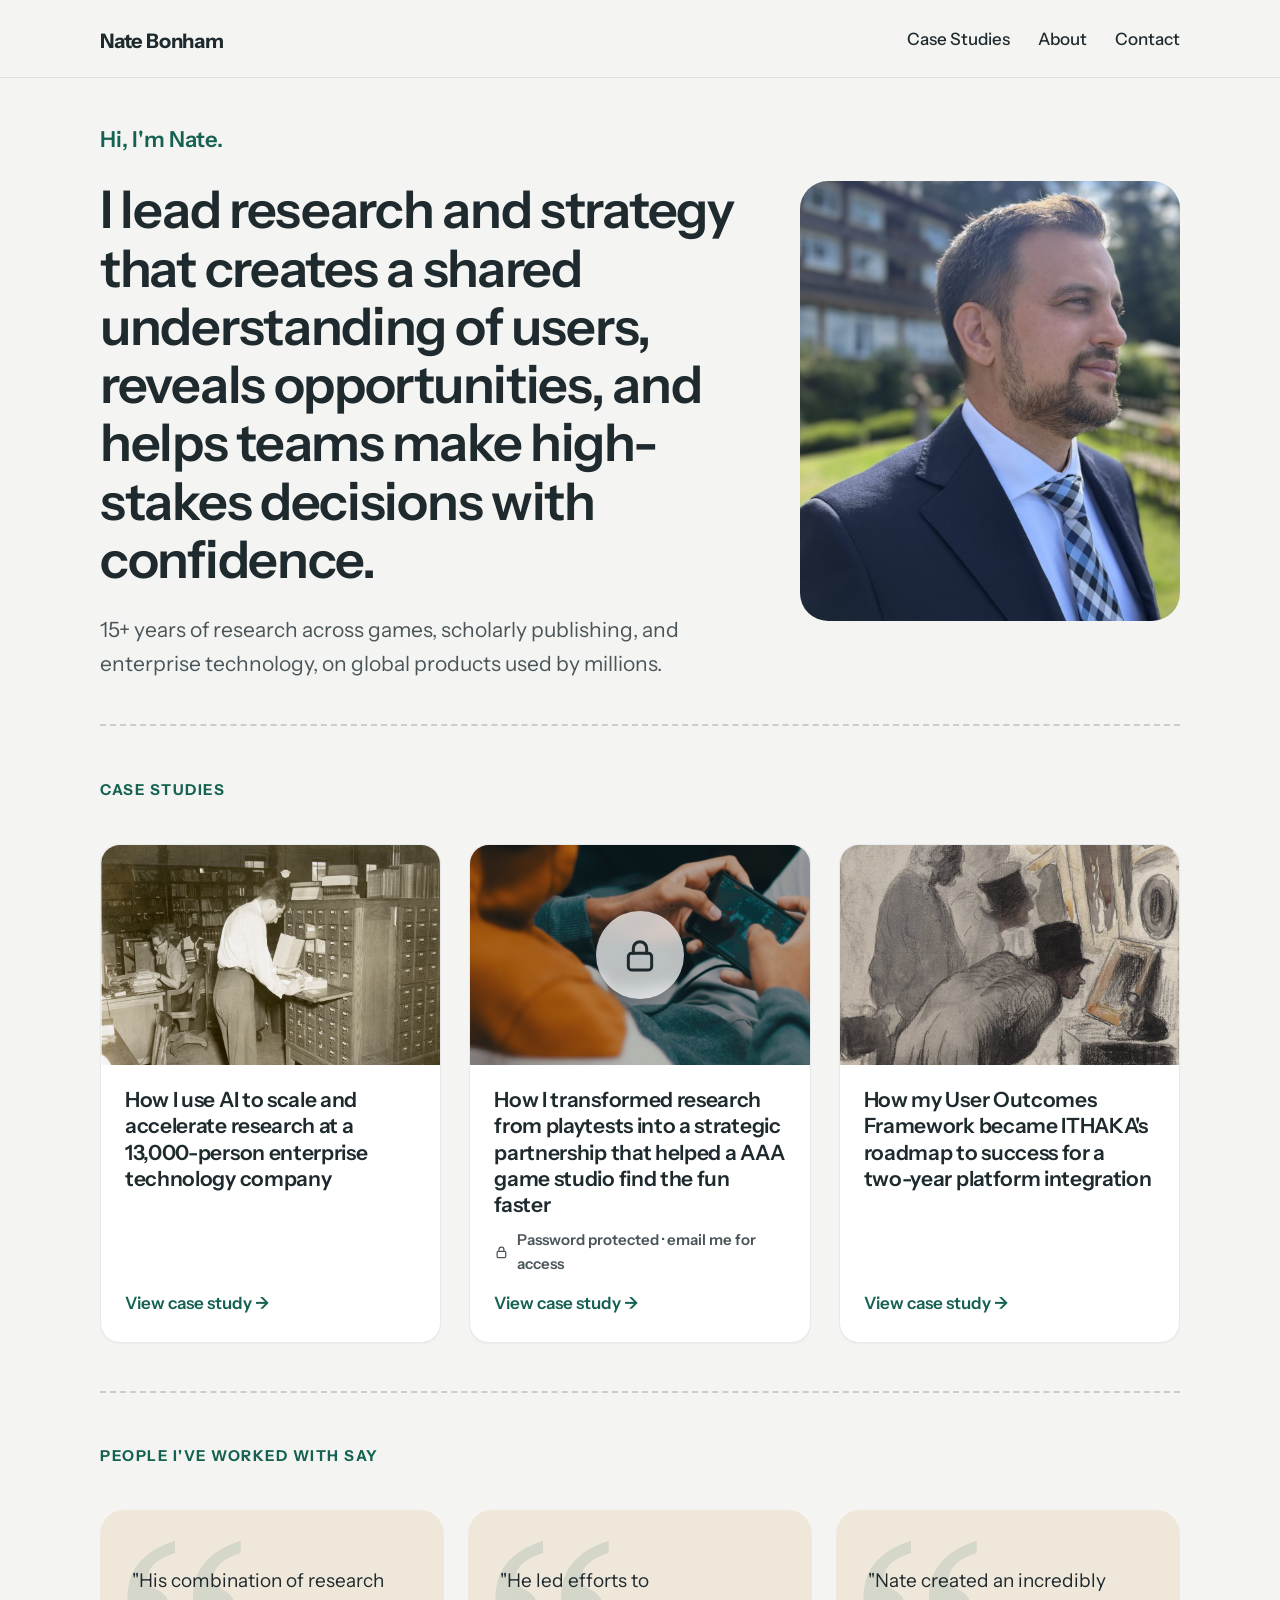
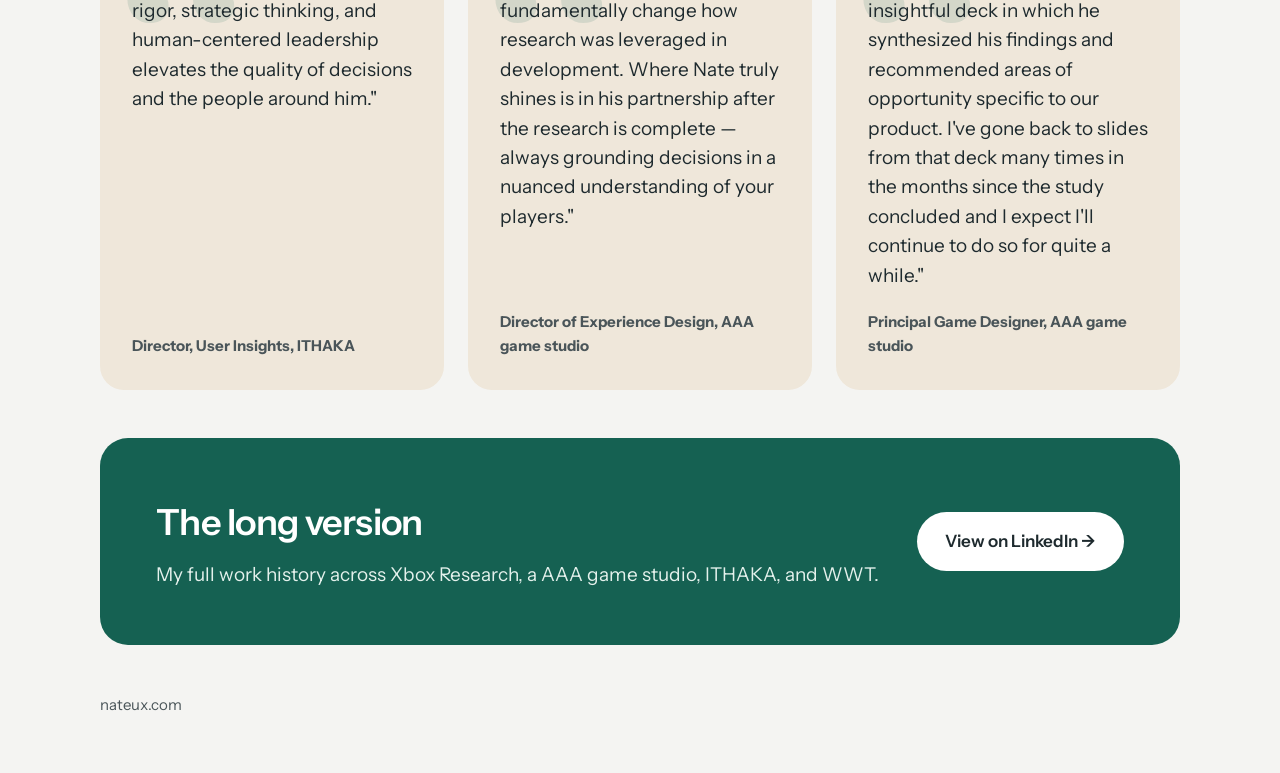
==== commit 41b18648: "Home: new pitch line Co-Authored-By: Claude Opus 5.5 <noreply@anthropic.com> Claude-Session: https:/" ====
--- a/index.html
+++ b/index.html
@@ -4,10 +4,10 @@
 <meta charset="utf-8">
 <meta name="viewport" content="width=device-width, initial-scale=1">
 <title>Nate Bonham · User Research Leader</title>
-<meta name="description" content="I lead research and strategy for teams that need to understand their users, align around what matters, and build with conviction.">
+<meta name="description" content="I lead research and strategy that creates a shared understanding of users, reveals opportunities, and helps teams make high-stakes decisions with confidence.">
 <meta property="og:type" content="website">
 <meta property="og:title" content="Nate Bonham · User Research Leader">
-<meta property="og:description" content="I lead research and strategy for teams that need to understand their users, align around what matters, and build with conviction.">
+<meta property="og:description" content="I lead research and strategy that creates a shared understanding of users, reveals opportunities, and helps teams make high-stakes decisions with confidence.">
 <meta property="og:image" content="https://www.nateux.com/images/og-default.png">
 <meta property="og:url" content="https://www.nateux.com/">
 <link rel="preconnect" href="https://fonts.googleapis.com">
@@ -27,7 +27,7 @@
 <section class="hero">
 <div class="hero-text">
 <div class="greeting"><img class="avatar" src="images/nate-avatar.jpg" alt="Nate Bonham" width="60" height="60"><p class="eyebrow">Hi, I'm Nate.</p></div>
-<h1 class="h1">I lead research and strategy for teams that need to understand their users, align around what matters, and build with conviction.</h1>
+<h1 class="h1">I lead research and strategy that creates a shared understanding of users, reveals opportunities, and helps teams make high-stakes decisions with confidence.</h1>
 <p class="lede">15+ years of research across games, scholarly publishing, and enterprise technology, on global products used by millions.</p>
 </div>
 <div class="hero-photo"><img src="images/nate-portrait.jpg" alt="Nate Bonham"></div>
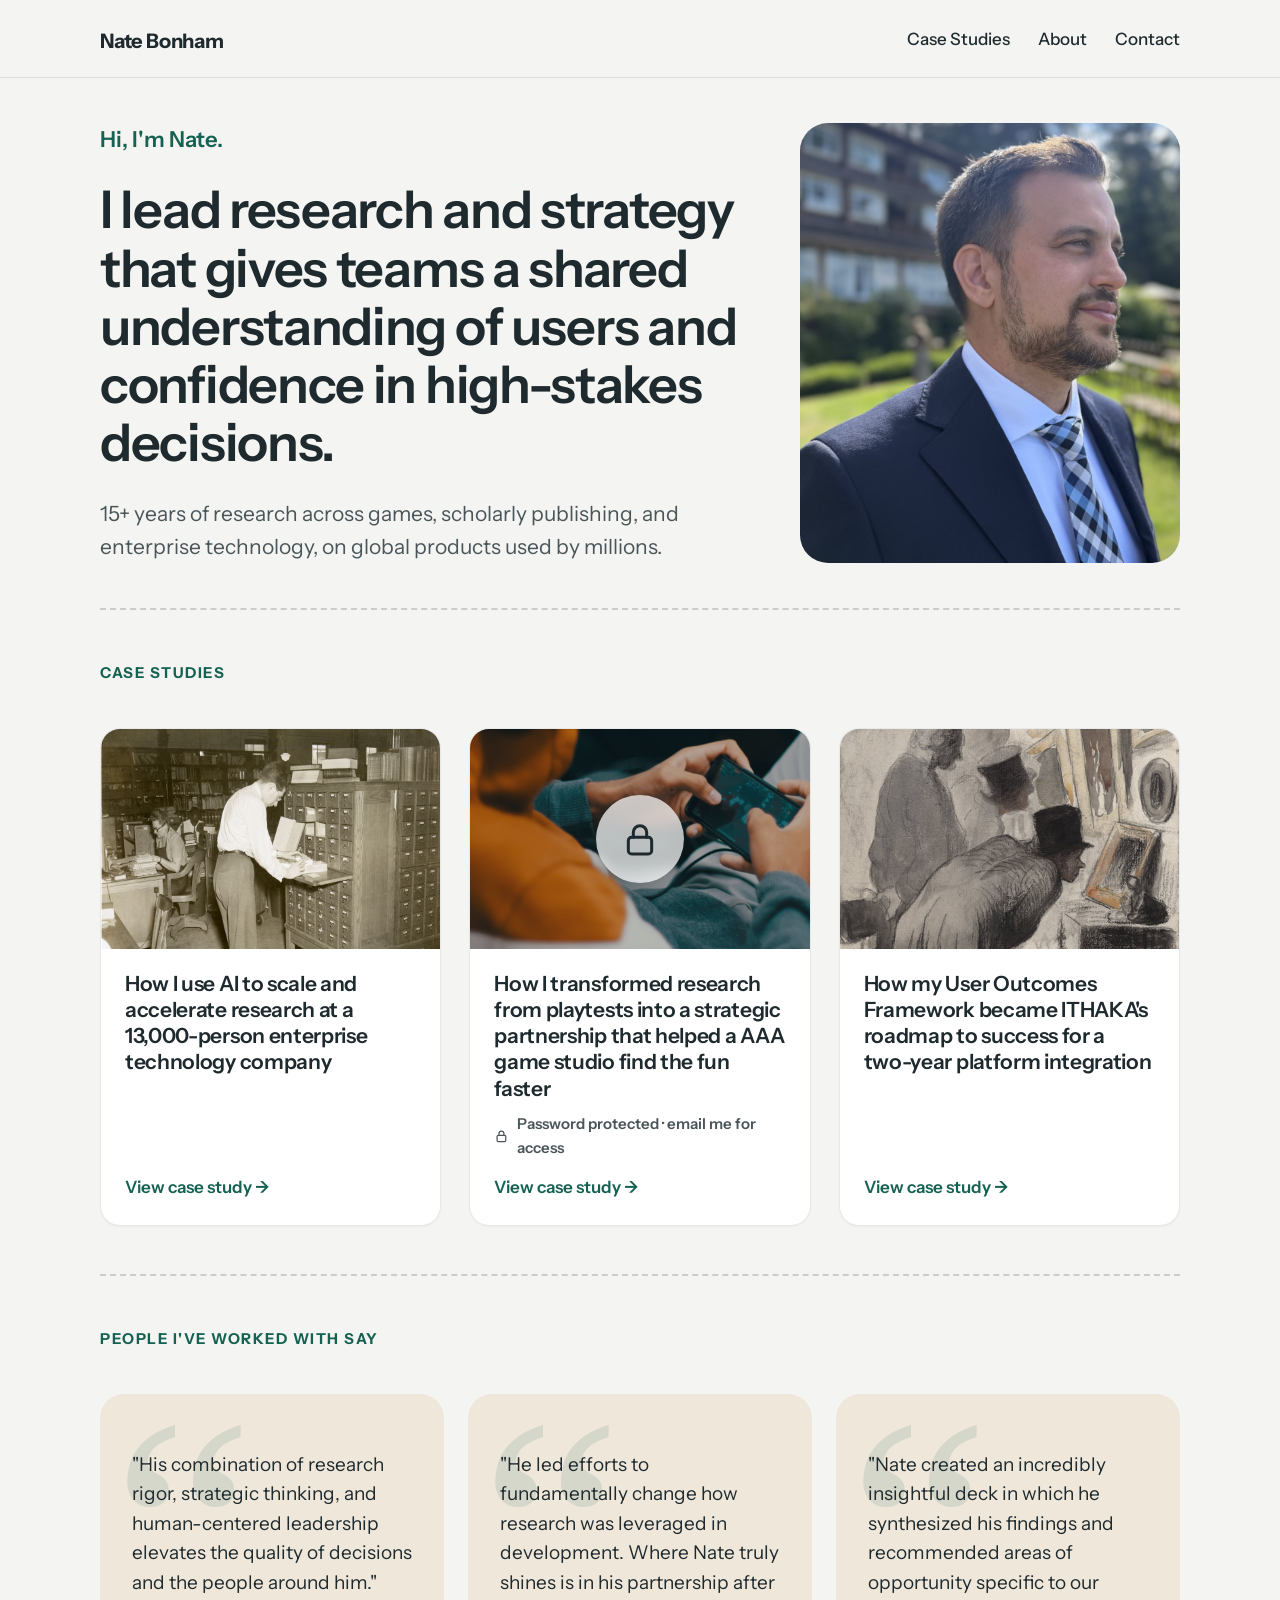
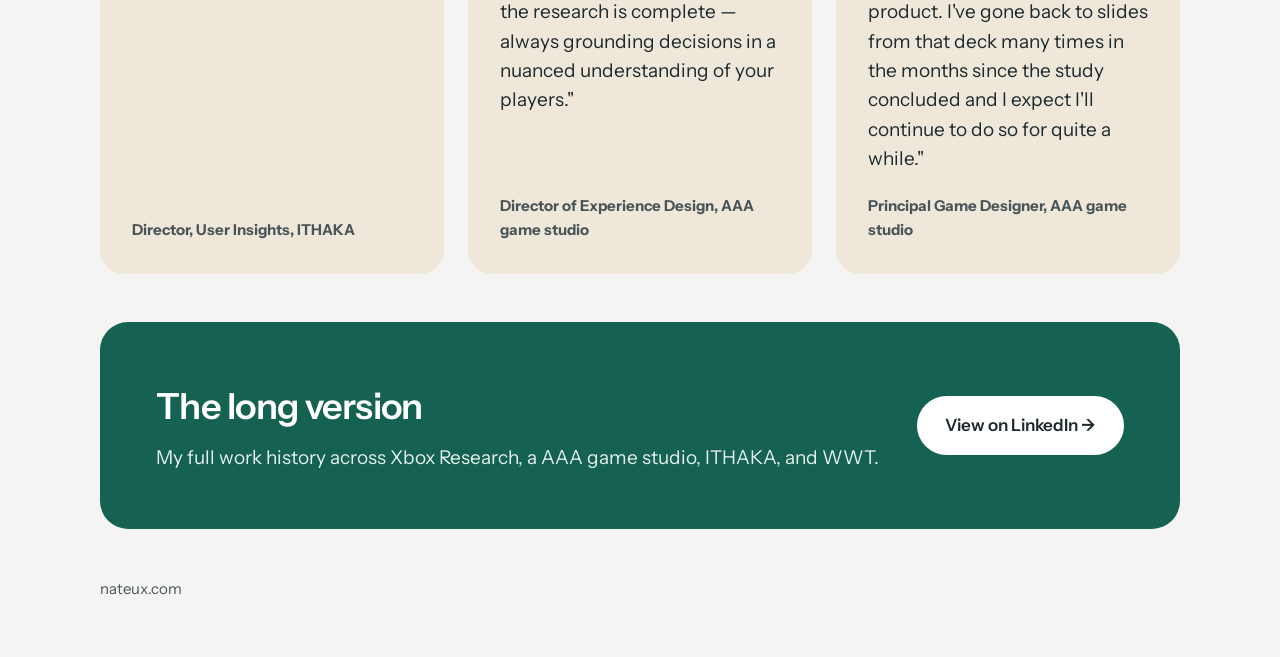
==== commit 71ccdcd4: "Home: shorter pitch line Co-Authored-By: Claude Opus 5.5 <noreply@anthropic.com> Claude-Session: htt" ====
--- a/index.html
+++ b/index.html
@@ -4,10 +4,10 @@
 <meta charset="utf-8">
 <meta name="viewport" content="width=device-width, initial-scale=1">
 <title>Nate Bonham · User Research Leader</title>
-<meta name="description" content="I lead research and strategy that creates a shared understanding of users, reveals opportunities, and helps teams make high-stakes decisions with confidence.">
+<meta name="description" content="I lead research and strategy that gives teams a shared understanding of users and confidence in high-stakes decisions.">
 <meta property="og:type" content="website">
 <meta property="og:title" content="Nate Bonham · User Research Leader">
-<meta property="og:description" content="I lead research and strategy that creates a shared understanding of users, reveals opportunities, and helps teams make high-stakes decisions with confidence.">
+<meta property="og:description" content="I lead research and strategy that gives teams a shared understanding of users and confidence in high-stakes decisions.">
 <meta property="og:image" content="https://www.nateux.com/images/og-default.png">
 <meta property="og:url" content="https://www.nateux.com/">
 <link rel="preconnect" href="https://fonts.googleapis.com">
@@ -27,7 +27,7 @@
 <section class="hero">
 <div class="hero-text">
 <div class="greeting"><img class="avatar" src="images/nate-avatar.jpg" alt="Nate Bonham" width="60" height="60"><p class="eyebrow">Hi, I'm Nate.</p></div>
-<h1 class="h1">I lead research and strategy that creates a shared understanding of users, reveals opportunities, and helps teams make high-stakes decisions with confidence.</h1>
+<h1 class="h1">I lead research and strategy that gives teams a shared understanding of users and confidence in high-stakes decisions.</h1>
 <p class="lede">15+ years of research across games, scholarly publishing, and enterprise technology, on global products used by millions.</p>
 </div>
 <div class="hero-photo"><img src="images/nate-portrait.jpg" alt="Nate Bonham"></div>
